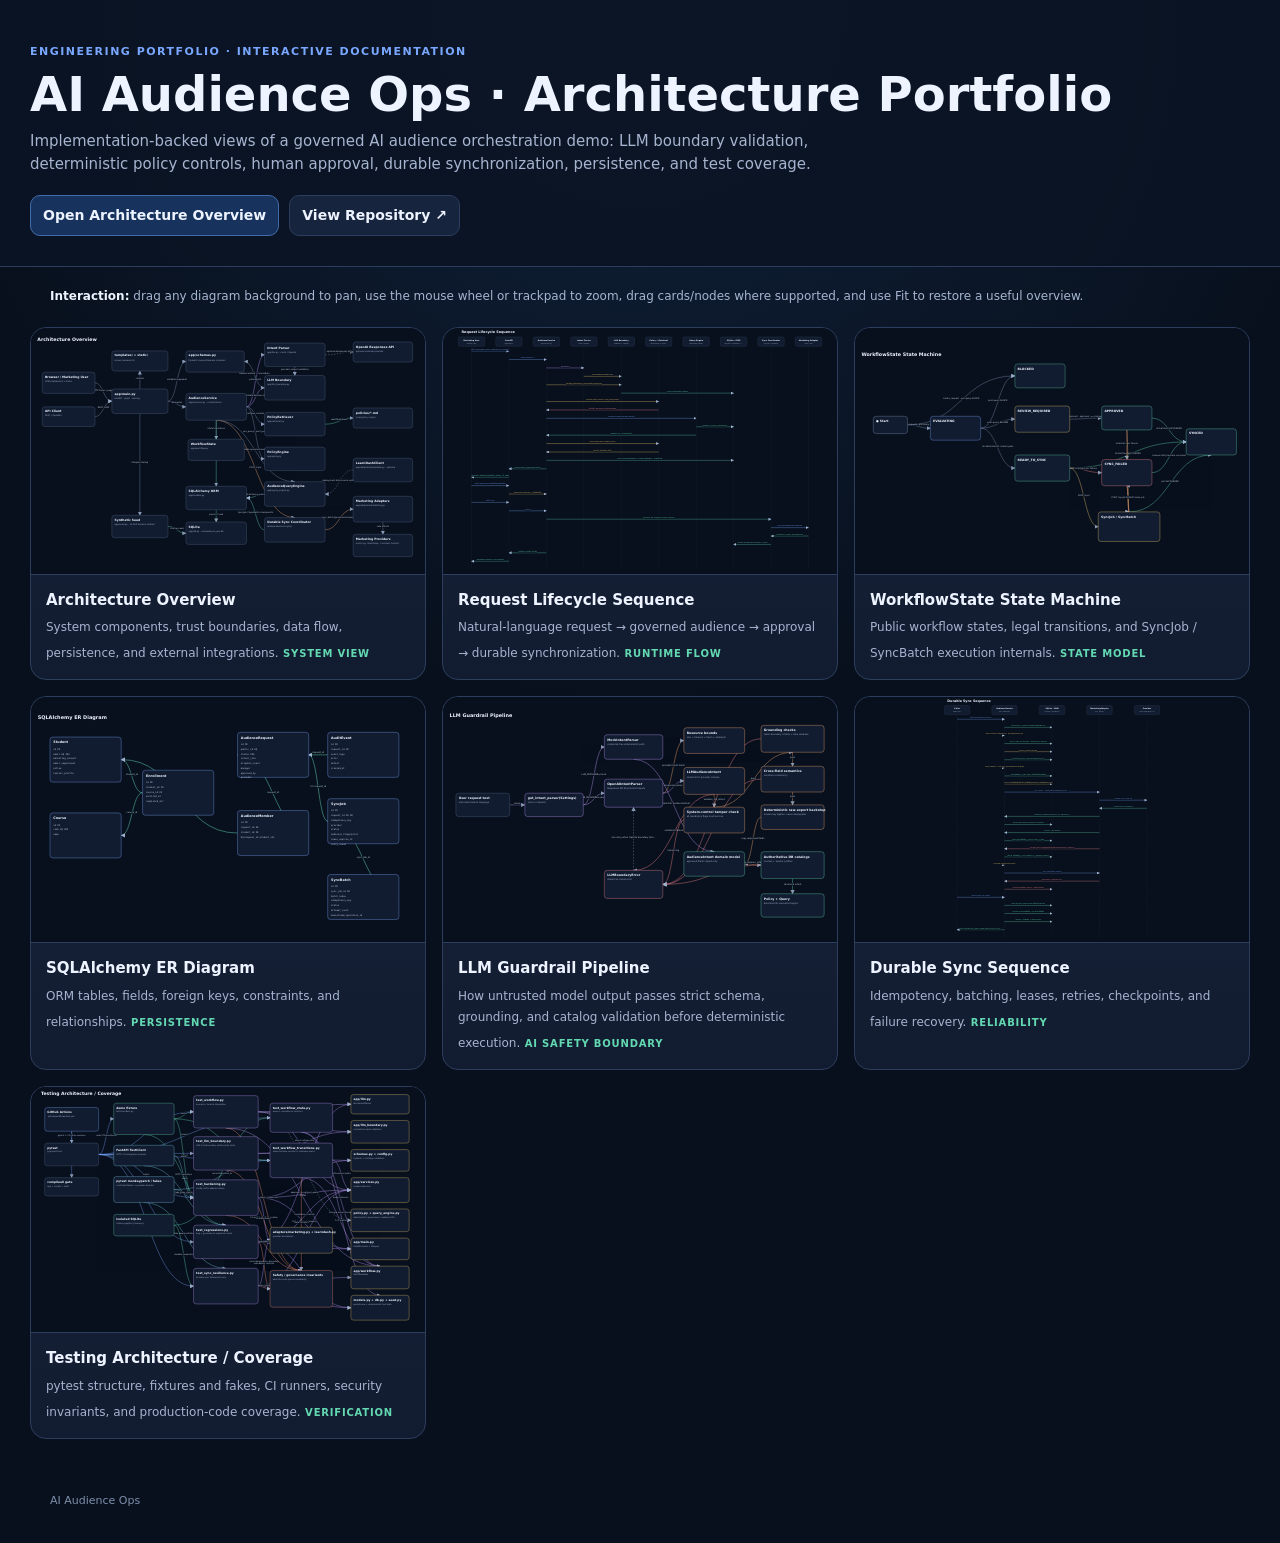
==== docs/architecture/index.html @ 62195029 "docs: add interactive architecture portfolio" ====
<!doctype html>
<html lang="en">

<head>
    <meta charset="utf-8">
    <meta name="viewport" content="width=device-width,initial-scale=1">
    <meta name="description" content="Implementation-backed interactive architecture portfolio for AI Audience Ops.">
    <title>AI Audience Ops · Architecture Portfolio</title>
    <style>
        :root {
            --bg: #08101d;
            --panel: #121c30;
            --panel2: #17243d;
            --border: #2d3d5d;
            --text: #edf3ff;
            --muted: #a6b4cf;
            --accent: #79a7ff;
            --green: #63d9b2
        }

        * {
            box-sizing: border-box
        }

        body {
            margin: 0;
            min-height: 100vh;
            background: radial-gradient(circle at 50% 0, #10223b 0, var(--bg) 42%);
            color: var(--text);
            font: 14px/1.5 Inter, ui-sans-serif, system-ui, -apple-system, BlinkMacSystemFont, "Segoe UI", sans-serif
        }

        a {
            color: inherit
        }

        .hero {
            padding: 44px 30px 30px;
            border-bottom: 1px solid var(--border);
            background: rgba(11, 20, 36, .88)
        }

        .hero-inner {
            max-width: 1240px;
            margin: 0 auto
        }

        .eyebrow {
            font-size: 11px;
            font-weight: 800;
            letter-spacing: 1.5px;
            text-transform: uppercase;
            color: var(--accent)
        }

        h1 {
            margin: 8px 0 10px;
            font-size: clamp(30px, 4vw, 48px);
            line-height: 1.08
        }

        .lead {
            max-width: 860px;
            margin: 0;
            color: var(--muted);
            font-size: 15px
        }

        .meta {
            display: flex;
            gap: 8px;
            flex-wrap: wrap;
            margin-top: 18px
        }

        .pill {
            border: 1px solid var(--border);
            border-radius: 999px;
            padding: 5px 9px;
            font-size: 11px;
            color: #c7d3e8;
            background: rgba(23, 36, 61, .65)
        }

        .actions {
            display: flex;
            gap: 10px;
            flex-wrap: wrap;
            margin-top: 20px
        }

        .btn {
            display: inline-flex;
            align-items: center;
            text-decoration: none;
            border: 1px solid var(--border);
            background: var(--panel2);
            border-radius: 10px;
            padding: 9px 12px;
            font-weight: 700
        }

        .btn:hover {
            border-color: var(--accent)
        }

        .btn.primary {
            border-color: #426ba9;
            background: #17335d
        }

        .note {
            max-width: 1240px;
            margin: 20px auto 0;
            padding: 0 30px;
            color: var(--muted);
            font-size: 12px
        }

        .note b {
            color: var(--text)
        }

        main {
            max-width: 1300px;
            margin: 0 auto;
            padding: 22px 30px 54px;
            display: grid;
            grid-template-columns: repeat(auto-fit, minmax(340px, 1fr));
            gap: 16px
        }

        .card {
            text-decoration: none;
            color: var(--text);
            background: linear-gradient(180deg, var(--panel2), var(--panel));
            border: 1px solid var(--border);
            border-radius: 16px;
            overflow: hidden;
            transition: transform .15s, border-color .15s, box-shadow .15s
        }

        .card:hover {
            border-color: var(--accent);
            transform: translateY(-3px);
            box-shadow: 0 18px 42px rgba(0, 0, 0, .28)
        }

        img {
            width: 100%;
            aspect-ratio: 16/10;
            object-fit: contain;
            background: #08101d;
            display: block;
            border-bottom: 1px solid var(--border)
        }

        .copy {
            padding: 14px 15px 16px
        }

        .copy b {
            display: block;
            margin-bottom: 5px;
            font-size: 15px
        }

        .copy span {
            color: var(--muted);
            font-size: 12px
        }

        .tag {
            display: inline-block;
            margin-top: 9px;
            font-size: 10px;
            font-weight: 800;
            color: var(--green);
            text-transform: uppercase;
            letter-spacing: .8px
        }

        footer {
            max-width: 1240px;
            margin: 0 auto;
            padding: 0 30px 34px;
            color: #7f90ac;
            font-size: 11px
        }

        @media(max-width:600px) {
            .hero {
                padding: 34px 20px 24px
            }

            .note,
            main,
            footer {
                padding-left: 20px;
                padding-right: 20px
            }

            main {
                grid-template-columns: 1fr
            }

            .actions {
                flex-direction: column
            }

            .btn {
                justify-content: center
            }
        }
    </style>
</head>

<body>
    <section class="hero">
        <div class="hero-inner">
            <div class="eyebrow">Engineering Portfolio · Interactive Documentation</div>
            <h1>AI Audience Ops · Architecture Portfolio</h1>
            <p class="lead">Implementation-backed views of a governed AI audience orchestration demo: LLM boundary
                validation, deterministic policy controls, human approval, durable synchronization, persistence, and
                test coverage.</p>
            <div class="actions"><a class="btn primary" href="architecture-overview.html">Open Architecture
                    Overview</a><a class="btn" href="https://github.com/treeflow-ai/ai-audience-ops" target="_blank"
                    rel="noreferrer">View Repository ↗</a></div>
        </div>
    </section>
    <div class="note"><b>Interaction:</b> drag any diagram background to pan, use the mouse wheel or trackpad to zoom,
        drag
        cards/nodes where supported, and use Fit to restore a useful overview.</div>
    <main>
        <a class="card" href="architecture-overview.html"><img src="architecture-overview.svg"
                alt="Architecture Overview">
            <div class="copy"><b>Architecture Overview</b><span>System components, trust boundaries, data flow,
                    persistence, and external integrations.</span>
                <div class="tag">System view</div>
            </div>
        </a>
        <a class="card" href="request-lifecycle.html"><img src="request-lifecycle.svg" alt="Request Lifecycle Sequence">
            <div class="copy"><b>Request Lifecycle Sequence</b><span>Natural-language request → governed audience →
                    approval → durable synchronization.</span>
                <div class="tag">Runtime flow</div>
            </div>
        </a>
        <a class="card" href="workflow-state-machine.html"><img src="workflow-state-machine.svg"
                alt="WorkflowState State Machine">
            <div class="copy"><b>WorkflowState State Machine</b><span>Public workflow states, legal transitions, and
                    SyncJob / SyncBatch execution internals.</span>
                <div class="tag">State model</div>
            </div>
        </a>
        <a class="card" href="database-erd.html"><img src="database-erd.svg" alt="SQLAlchemy ER Diagram">
            <div class="copy"><b>SQLAlchemy ER Diagram</b><span>ORM tables, fields, foreign keys, constraints, and
                    relationships.</span>
                <div class="tag">Persistence</div>
            </div>
        </a>
        <a class="card" href="llm-guardrail-pipeline.html"><img src="llm-guardrail-pipeline.svg"
                alt="LLM Guardrail Pipeline">
            <div class="copy"><b>LLM Guardrail Pipeline</b><span>How untrusted model output passes strict schema,
                    grounding, and catalog validation before deterministic execution.</span>
                <div class="tag">AI safety boundary</div>
            </div>
        </a>
        <a class="card" href="durable-sync-sequence.html"><img src="durable-sync-sequence.svg"
                alt="Durable Sync Sequence">
            <div class="copy"><b>Durable Sync Sequence</b><span>Idempotency, batching, leases, retries, checkpoints, and
                    failure recovery.</span>
                <div class="tag">Reliability</div>
            </div>
        </a>
        <a class="card" href="testing-architecture.html"><img src="testing-architecture.svg"
                alt="Testing Architecture and Coverage">
            <div class="copy"><b>Testing Architecture / Coverage</b><span>pytest structure, fixtures and fakes, CI
                    runners, security invariants, and production-code coverage.</span>
                <div class="tag">Verification</div>
            </div>
        </a>
    </main>
    <footer>AI Audience Ops </footer>
</body>

</html>
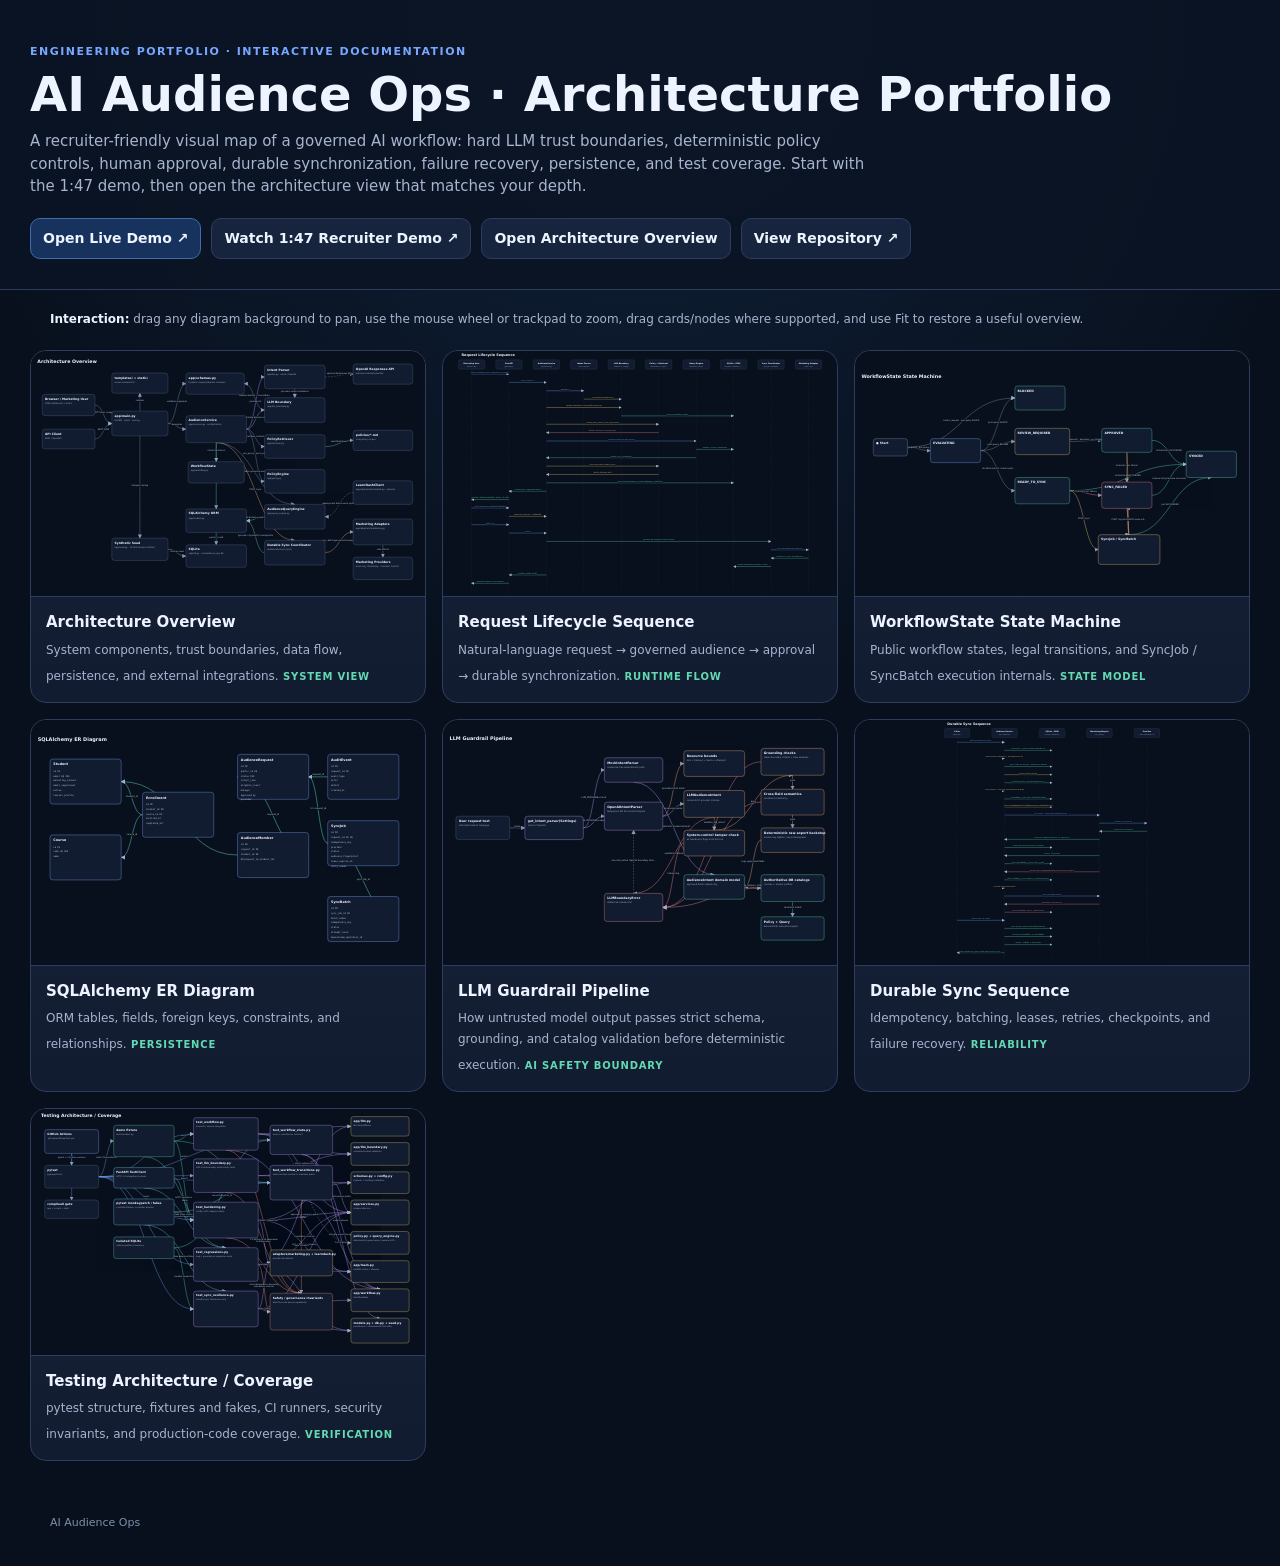
==== commit 78844a3d: "Make project landing experience recruiter-first" ====
--- a/docs/architecture/index.html
+++ b/docs/architecture/index.html
@@ -220,12 +220,18 @@
         <div class="hero-inner">
             <div class="eyebrow">Engineering Portfolio · Interactive Documentation</div>
             <h1>AI Audience Ops · Architecture Portfolio</h1>
-            <p class="lead">Implementation-backed views of a governed AI audience orchestration demo: LLM boundary
-                validation, deterministic policy controls, human approval, durable synchronization, persistence, and
-                test coverage.</p>
-            <div class="actions"><a class="btn primary" href="architecture-overview.html">Open Architecture
-                    Overview</a><a class="btn" href="https://github.com/treeflow-ai/ai-audience-ops" target="_blank"
-                    rel="noreferrer">View Repository ↗</a></div>
+            <p class="lead">A recruiter-friendly visual map of a governed AI workflow: hard LLM trust boundaries,
+                deterministic policy controls, human approval, durable synchronization, failure recovery, persistence,
+                and test coverage. Start with the 1:47 demo, then open the architecture view that matches your depth.</p>
+            <div class="actions">
+                <a class="btn primary" href="https://ai-audience-ops.onrender.com/" target="_blank"
+                    rel="noreferrer">Open Live Demo ↗</a>
+                <a class="btn" href="https://youtu.be/2HA97gkdYY8" target="_blank"
+                    rel="noreferrer">Watch 1:47 Recruiter Demo ↗</a>
+                <a class="btn" href="architecture-overview.html">Open Architecture Overview</a>
+                <a class="btn" href="https://github.com/treeflow-ai/ai-audience-ops" target="_blank"
+                    rel="noreferrer">View Repository ↗</a>
+            </div>
         </div>
     </section>
     <div class="note"><b>Interaction:</b> drag any diagram background to pan, use the mouse wheel or trackpad to zoom,
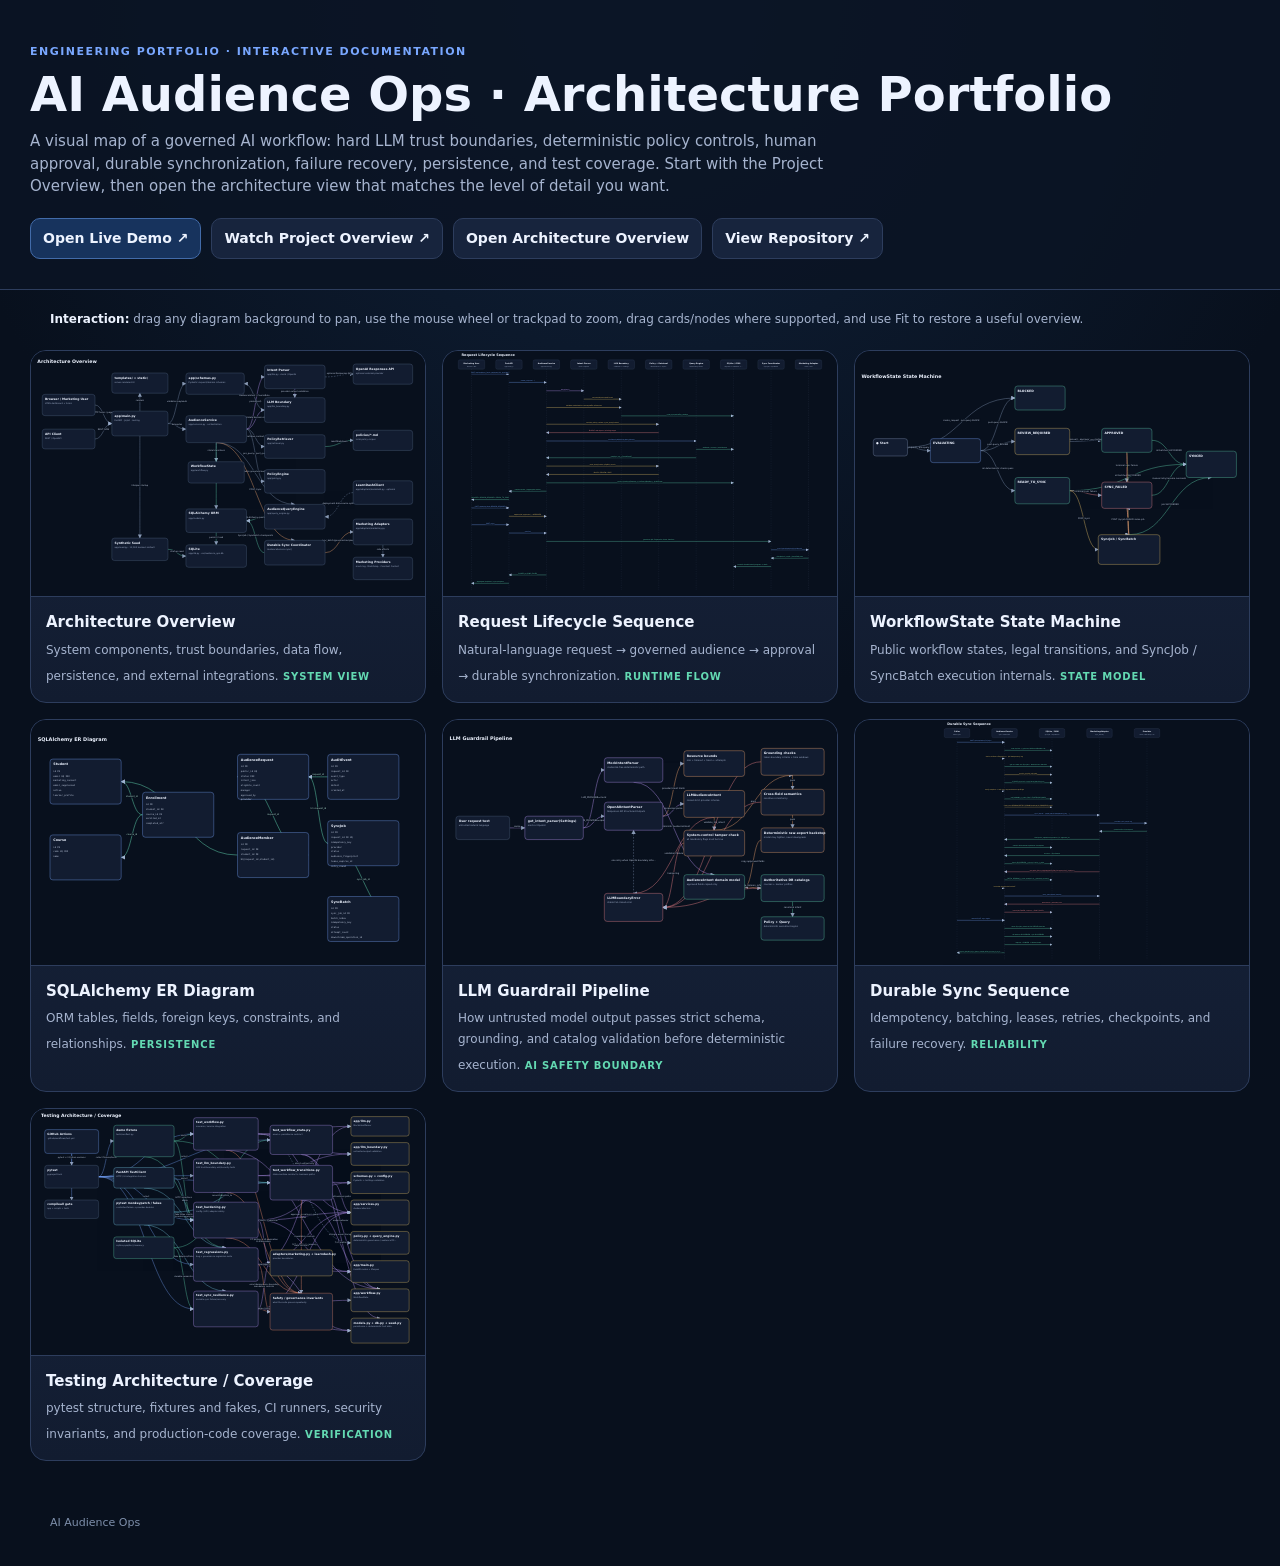
==== commit 866ed01b: "Polish project overview and document demo mode" ====
--- a/docs/architecture/index.html
+++ b/docs/architecture/index.html
@@ -220,14 +220,14 @@
         <div class="hero-inner">
             <div class="eyebrow">Engineering Portfolio · Interactive Documentation</div>
             <h1>AI Audience Ops · Architecture Portfolio</h1>
-            <p class="lead">A recruiter-friendly visual map of a governed AI workflow: hard LLM trust boundaries,
+            <p class="lead">A visual map of a governed AI workflow: hard LLM trust boundaries,
                 deterministic policy controls, human approval, durable synchronization, failure recovery, persistence,
-                and test coverage. Start with the 1:47 demo, then open the architecture view that matches your depth.</p>
+                and test coverage. Start with the Project Overview, then open the architecture view that matches the level of detail you want.</p>
             <div class="actions">
                 <a class="btn primary" href="https://ai-audience-ops.onrender.com/" target="_blank"
                     rel="noreferrer">Open Live Demo ↗</a>
                 <a class="btn" href="https://youtu.be/2HA97gkdYY8" target="_blank"
-                    rel="noreferrer">Watch 1:47 Recruiter Demo ↗</a>
+                    rel="noreferrer">Watch Project Overview ↗</a>
                 <a class="btn" href="architecture-overview.html">Open Architecture Overview</a>
                 <a class="btn" href="https://github.com/treeflow-ai/ai-audience-ops" target="_blank"
                     rel="noreferrer">View Repository ↗</a>
